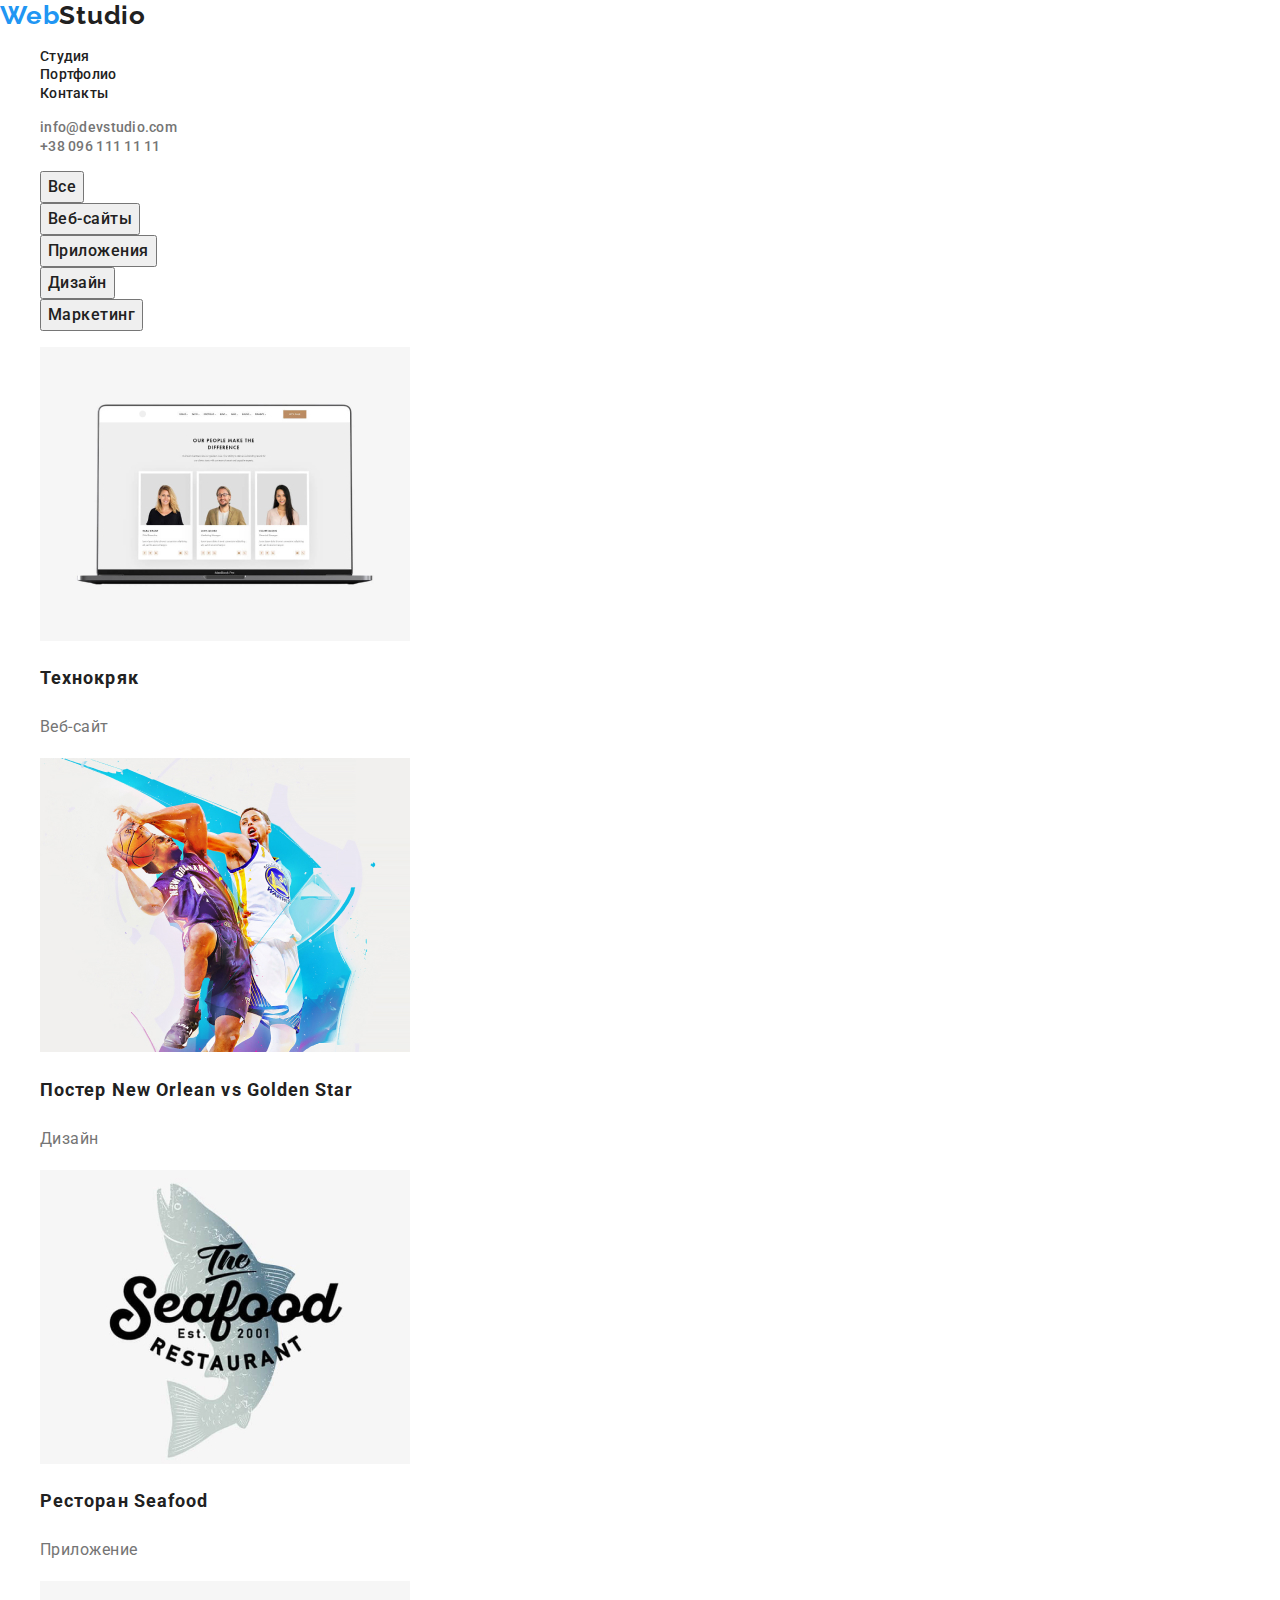
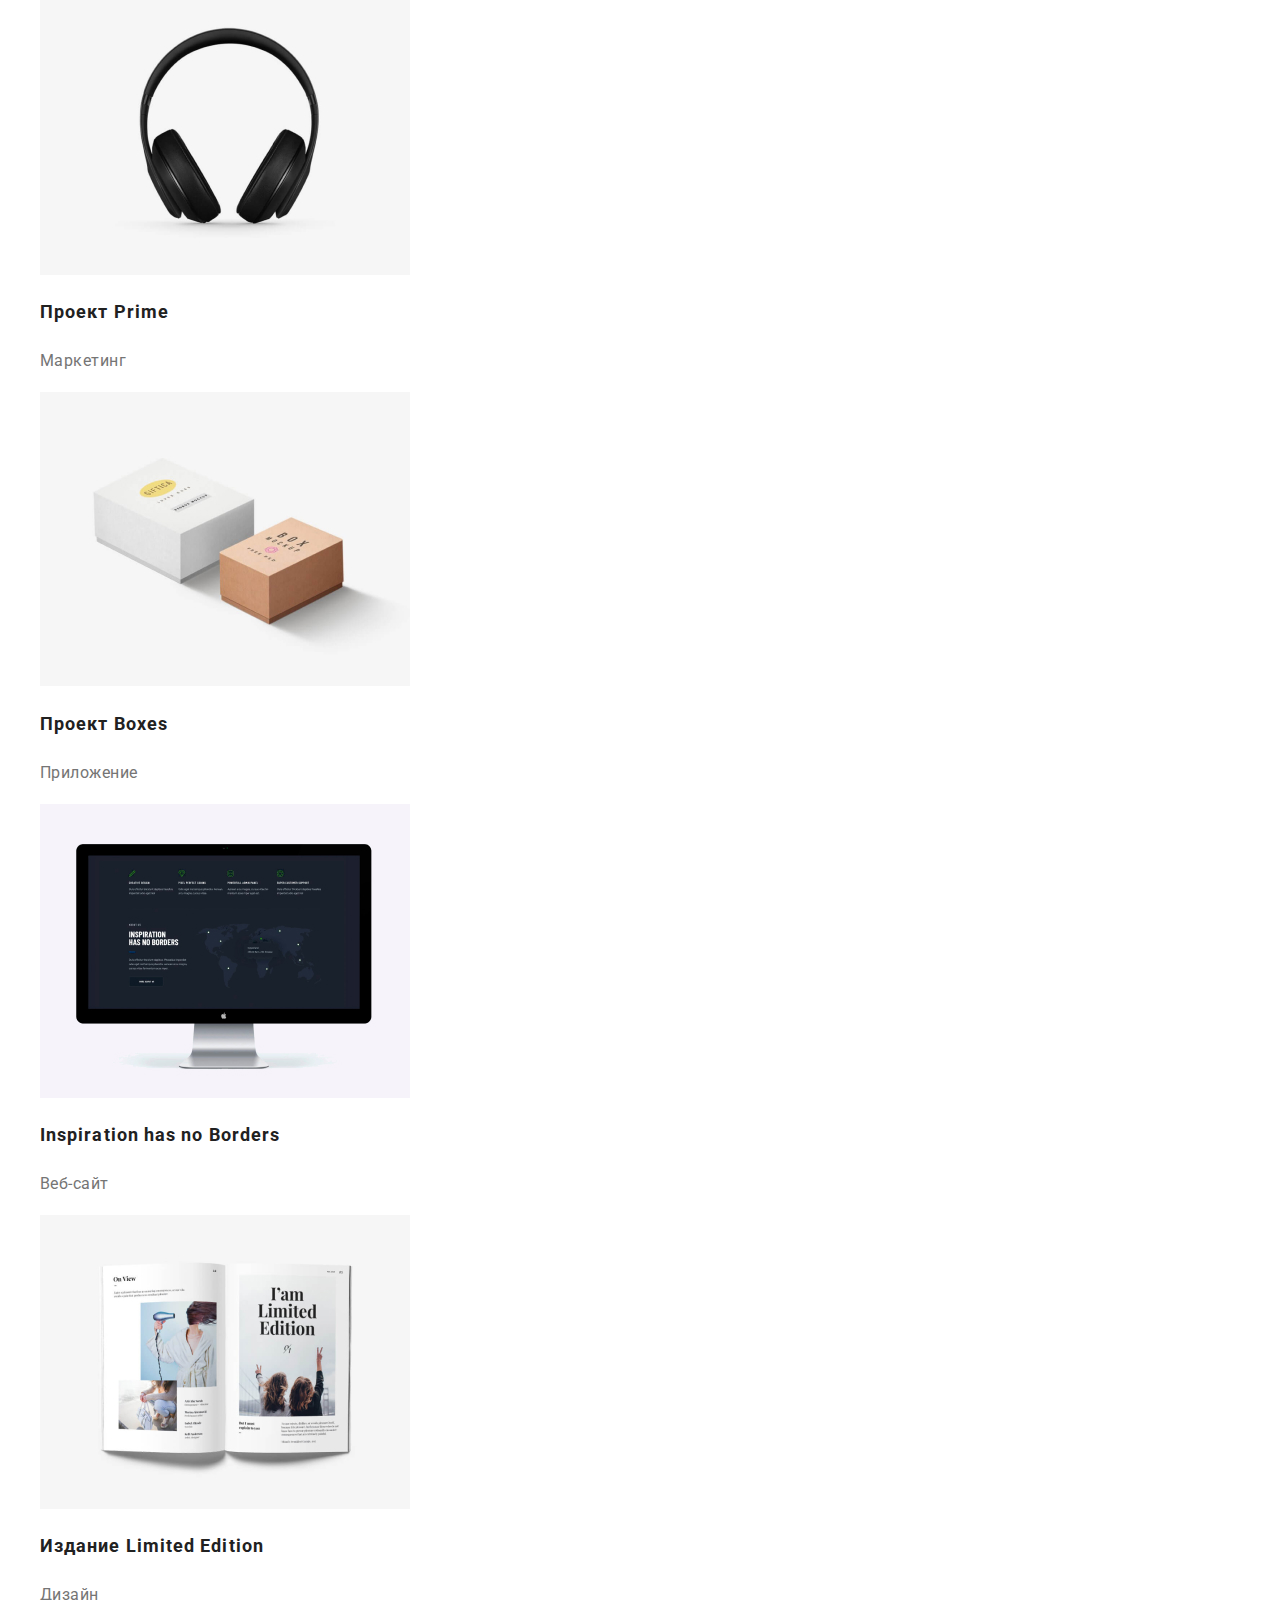
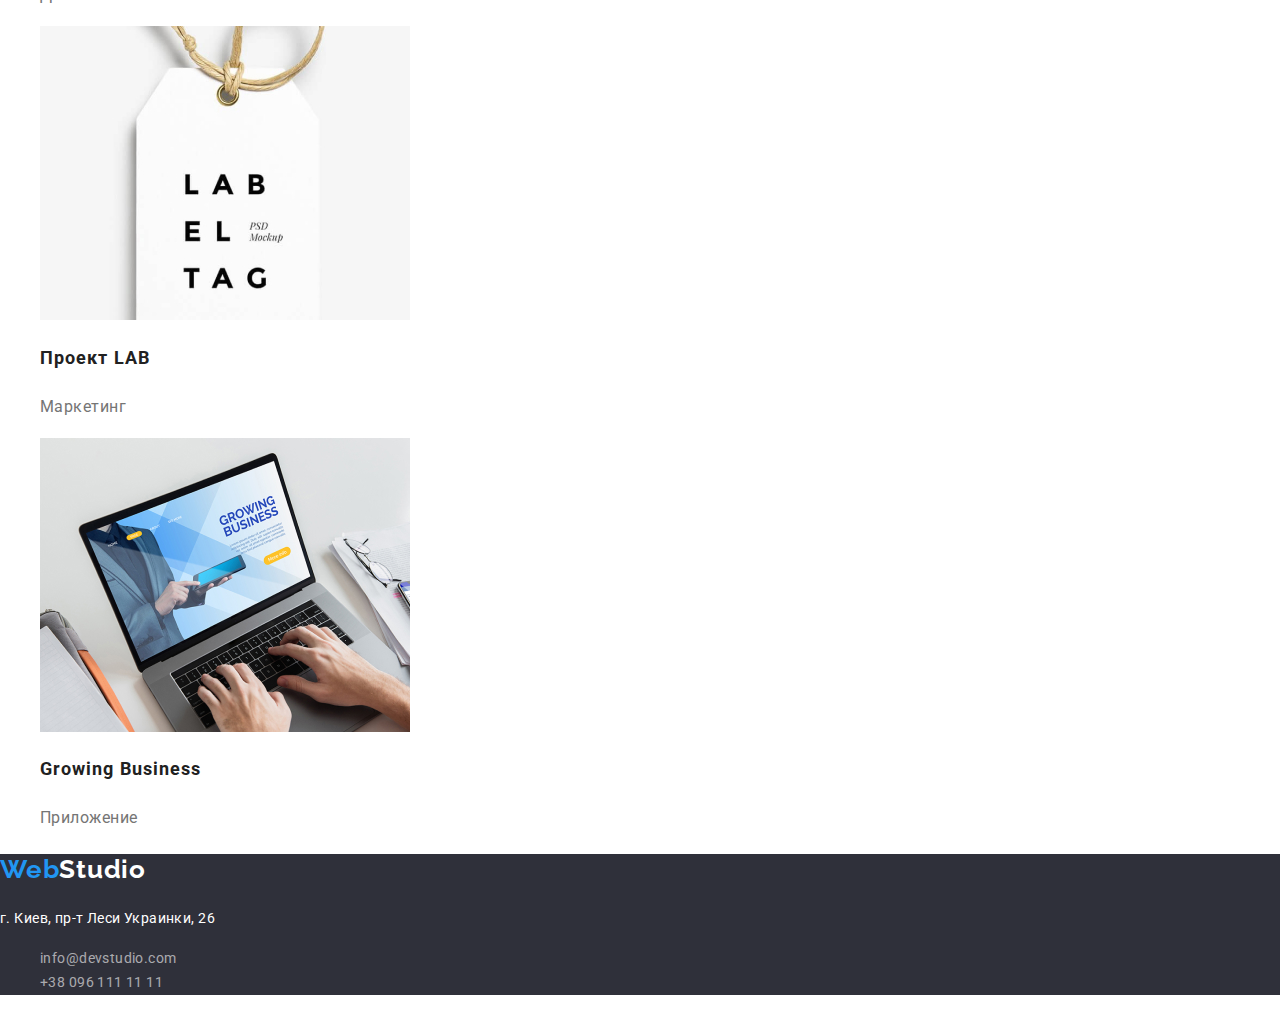
==== portfolio.html @ 6de486ad "Добавила файлы с предыдущих работ" ====
<!DOCTYPE html>
<html lang="en">
<head>
    <meta charset="UTF-8">
    <meta name="viewport" content="width=device-width, initial-scale=1.0">
    <title>Главная</title>
    <link rel="stylesheet" href="">
    <link rel="stylesheet" href="https://cdnjs.cloudflare.com/ajax/libs/modern-normalize/1.0.0/modern-normalize.min.css">
    <link href="https://fonts.googleapis.com/css2?family=Raleway:wght@700&family=Roboto:wght@400;500;700;900&display=swap" rel="stylesheet">
    <link rel="stylesheet" href="./css/styles.css">
</head>
<body>
    <!--Шапка сайта-->
    <header>
        <nav>
        
            <a class="logo-sec" href="./index.html"><span class="logo-first">Web</span>Studio</a> 
            <ul class="list">
                <li><a class="link link-nav" href="./index.html">Студия</a></li>
                <li><a class="link link-nav" href="">Портфолио</a></li>
                <li><a class="link link-nav" href="">Контакты</a></li>
            </ul>

            <ul class="list ">
                <li><a class="link link-contacts" href="mailto:info@devstudio.com">info@devstudio.com</a></li>
                <li><a class="link link-contacts" href="tel:+380961111111">+38 096 111 11 11</a></li>
            </ul>

        </nav> 
    </header>
    <!--Основной контент-->
    <main>

        <section>
            <h1 hidden>Наши работы</h1>
            <!--Фильтр работ-->
            <ul class="list">
                <li><button class="btn" type="button">Все</button></li>
                <li><button class="btn" type="button">Веб-сайты</button></li>
                <li><button class="btn" type="button">Приложения</button></li>
                <li><button class="btn" type="button">Дизайн</button></li>
                <li><button class="btn" type="button">Маркетинг</button></li>
            </ul>

            <!--Работы-->

            <ul class="list">
                <li>
                    <img src="./images/technokryak.jpg" alt="Компьютер с открытой веб-странчкой" width="370">
                    <h2 class="subtitle-pflo">Технокряк</h2>
                    <p class="text">Веб-сайт</p>
                </li>
                <li>
                    <img src="./images/star.jpg" alt="Постер с баскетболистом" width="370"> 
                    <h2 class="subtitle-pflo">Постер New Orlean vs Golden Star</h2>
                    <p class="text">Дизайн</p>
                </li>
                <li>
                    <img src="./images/seafood.jpg" alt="Лого ресторана Seafood" width="370">
                    <h2 class="subtitle-pflo">Ресторан Seafood</h2>
                    <p class="text">Приложение</p>
                </li>
                <li>
                    <img src="./images/prime.jpg" alt="Наушники на сером фоне" width="370">
                    <h2 class="subtitle-pflo">Проект Prime</h2>
                    <p class="text">Маркетинг</p>
                </li>
                <li>
                    <img src="./images/boxes.jpg" alt="Коробки на сером фоне" width="370"> 
                    <h2 class="subtitle-pflo">Проект Boxes</h2>
                    <p class="text">Приложение</p>
                </li>
                <li>
                    <img src="./images/inspiration.jpg" alt=" Компьютер с изображением карты" width="370">
                    <h2 class="subtitle-pflo">Inspiration has no Borders</h2>
                    <p class="text">Веб-сайт</p>
                </li>
                <li>
                    <img src="./images/edition.jpg" alt=" Журнал издания Limited Edition" width="370">
                    <h2 class="subtitle-pflo">Издание Limited Edition</h2>
                    <p class="text">Дизайн</p>
                </li>
                <li>
                    <img src="./images/lab.jpg" alt="Бирка проекат LAB" width="370">
                    <h2 class="subtitle-pflo">Проект LAB</h2>
                    <p class="text">Маркетинг</p>
                </li>
                <li>
                    <img src="./images/business.jpg" alt="Сайт Growing Business" width="370">
                    <h2 class="subtitle-pflo">Growing Business</h2>
                    <p class="text">Приложение</p>
                </li>
            </ul>
        </section>

    </main>

    <!--Подвал-->

    <footer class="footer">
        <h2 class="logo-footer-sec"> <span class="logo-footer-first">Web</span>Studio</h2>
        <p class="adress">г. Киев, пр-т Леси Украинки, 26</p>
        <ul class="list">
            <li><a class="link foot-contacts" href="mailto:info@devstudio.com">info@devstudio.com</a></li>
            <li><a class="link foot-contacts" href="tel:+380961111111">+38 096 111 11 11</a></li>
        </ul>
    </footer>
</body>
</html>
---- css/styles.css ----
:root {
    --title-text-color:#212121;
    --p-text-color:#757575;
    --highlight-color:#2196F3;
}

body {
    font-family: Roboto, sans-serif;
    background-color: #FFFFFF;
    
}

.list {
    list-style: none;
}

.link {
    text-decoration: none;

}

.link:hover,
.link:focus{
    color:  var(--highlight-color);
    
}
/* WEBstudio */
.logo-first {
    font-family: Raleway;
    font-style: normal;
    font-weight: bold;
    font-size: 26px;
    line-height: 1.19em;
    letter-spacing: 0.03em;
    color:  var(--highlight-color);
}

.logo-sec {
    font-family: Raleway;
    font-style: normal;
    font-weight: bold;
    font-size: 26px;
    line-height: 1.19em;
    letter-spacing: 0.03em;
    color: var(--title-text-color);
    text-decoration: none;
}

/* навигация страниц */
.link-nav {
    font-family: Roboto;
    font-style: normal;
    font-weight: 500;
    font-size: 14px;
    line-height: 1.14em;
    letter-spacing: 0.02em;
    color: var(--title-text-color);
}

/* контакты в наыигации */
.link-contacts {
    font-family: Roboto;
    font-style: normal;
    font-weight: 500;
    font-size: 14px;
    line-height: 1.14em;
    letter-spacing: 0.02em;
    color: var(--p-text-color);
}
/* главный заголовок h1 */
.main-title {

    font-family: Roboto;
    font-style: normal;
    font-weight: 900;
    font-size: 44px;
    line-height: 1.36em;
    text-align: center;
    letter-spacing: 0.06em;
    text-transform: uppercase;
    color: #FFFFFF;
    background-color: #2F303A;
}


/* заказать услугу */
.link-btn {
    font-family: Roboto;
    font-style: normal;
    font-weight: bold;
    font-size: 16px;
    line-height: 1.9em;
    letter-spacing: 0.06em;
    color: #FFFFFF;
    background-color: var(--highlight-color);
    text-decoration: none;
}

/* .link-btn:hover,
.link-btn:focus 
{} */

/* заголовки в особенностях */
.item-list-header {

    font-family: Roboto;
    font-style: normal;
    font-weight: bold;
    font-size: 14px;
    line-height:  1.14em;
    letter-spacing: 0.03em;
    text-transform: uppercase;
    color: var(--title-text-color);
}


/* абзацы особенностей */
.desc {
    font-family: Roboto;
    font-style: normal;
    font-weight: normal;
    font-size: 14px;
    line-height: 1.71em;
    letter-spacing: 0.03em;
    color: var(--p-text-color);
}

/* заголовки h2 */
.subtitle {
    font-family: Roboto;
    font-style: normal;
    font-weight: bold;
    font-size: 36px;
    line-height: 1.17em;
    letter-spacing: 0.03em;
    color: var(--title-text-color);
}

/* наша команда имена */

.subtitle-names {
    font-family: Roboto;
    font-style: normal;
    font-weight: 500;
    font-size: 16px;
    line-height: 1.19em;
    letter-spacing: 0.03em;
    color: var(--title-text-color);
}

/* наша команда должность */

.text-job {
    font-family: Roboto;
    font-style: normal;
    font-weight: normal;
    font-size: 16px;
    line-height: 1.19em;
    letter-spacing: 0.03em;
    color: var(--p-text-color);
}

/* Страница портофолио */
/* Основной контент */
.btn {
    font-family: Roboto;
    font-style: normal;
    font-weight: 500;
    font-size: 16px;
    line-height: 1.625em;
    letter-spacing: 0.03em;
    color:  var(--title-text-color);
    
}

.btn:hover,
.btn:focus {
    background-color: var(--highlight-color);
    color: var(--white-color);
}

.subtitle-pflo {
    font-family: Roboto;
    font-style: normal;
    font-weight: bold;
    font-size: 18px;
    line-height: 2em;
    letter-spacing: 0.06em;
    color:  var(--title-text-color);
}

.text {
    font-family: Roboto;
font-style: normal;
font-weight: normal;
font-size: 16px;
line-height: 1.875em;
letter-spacing: 0.03em;
color: var(--p-text-color);

}

/* подвал */
.footer {
    background-color: #2F303A;
}

.logo-footer-sec {
    font-family: Raleway;
    font-style: normal;
    font-weight: bold;
    font-size: 26px;
    line-height: 1.19em;
    letter-spacing: 0.03em;
    color: #FFFFFF;
}

.logo-footer-first {
    font-family: Raleway;
    font-style: normal;
    font-weight: bold;
    font-size: 26px;
    line-height: 1.19em;
    letter-spacing: 0.03em;
    color:var(--highlight-color);
}

/* adress */
.adress {
    font-family: Roboto;
    font-style: normal;
    font-weight: normal;
    font-size: 14px;
    line-height: 1.71em;
    letter-spacing: 0.03em;
    color: #FFFFFF;
}

/* контакты */

.foot-contacts {
    font-family: Roboto;
    font-style: normal;
    font-weight: normal;
    font-size: 14px;
    line-height: 1.71em;
    letter-spacing: 0.03em;
    color: rgba(255, 255, 255, 0.6);
}
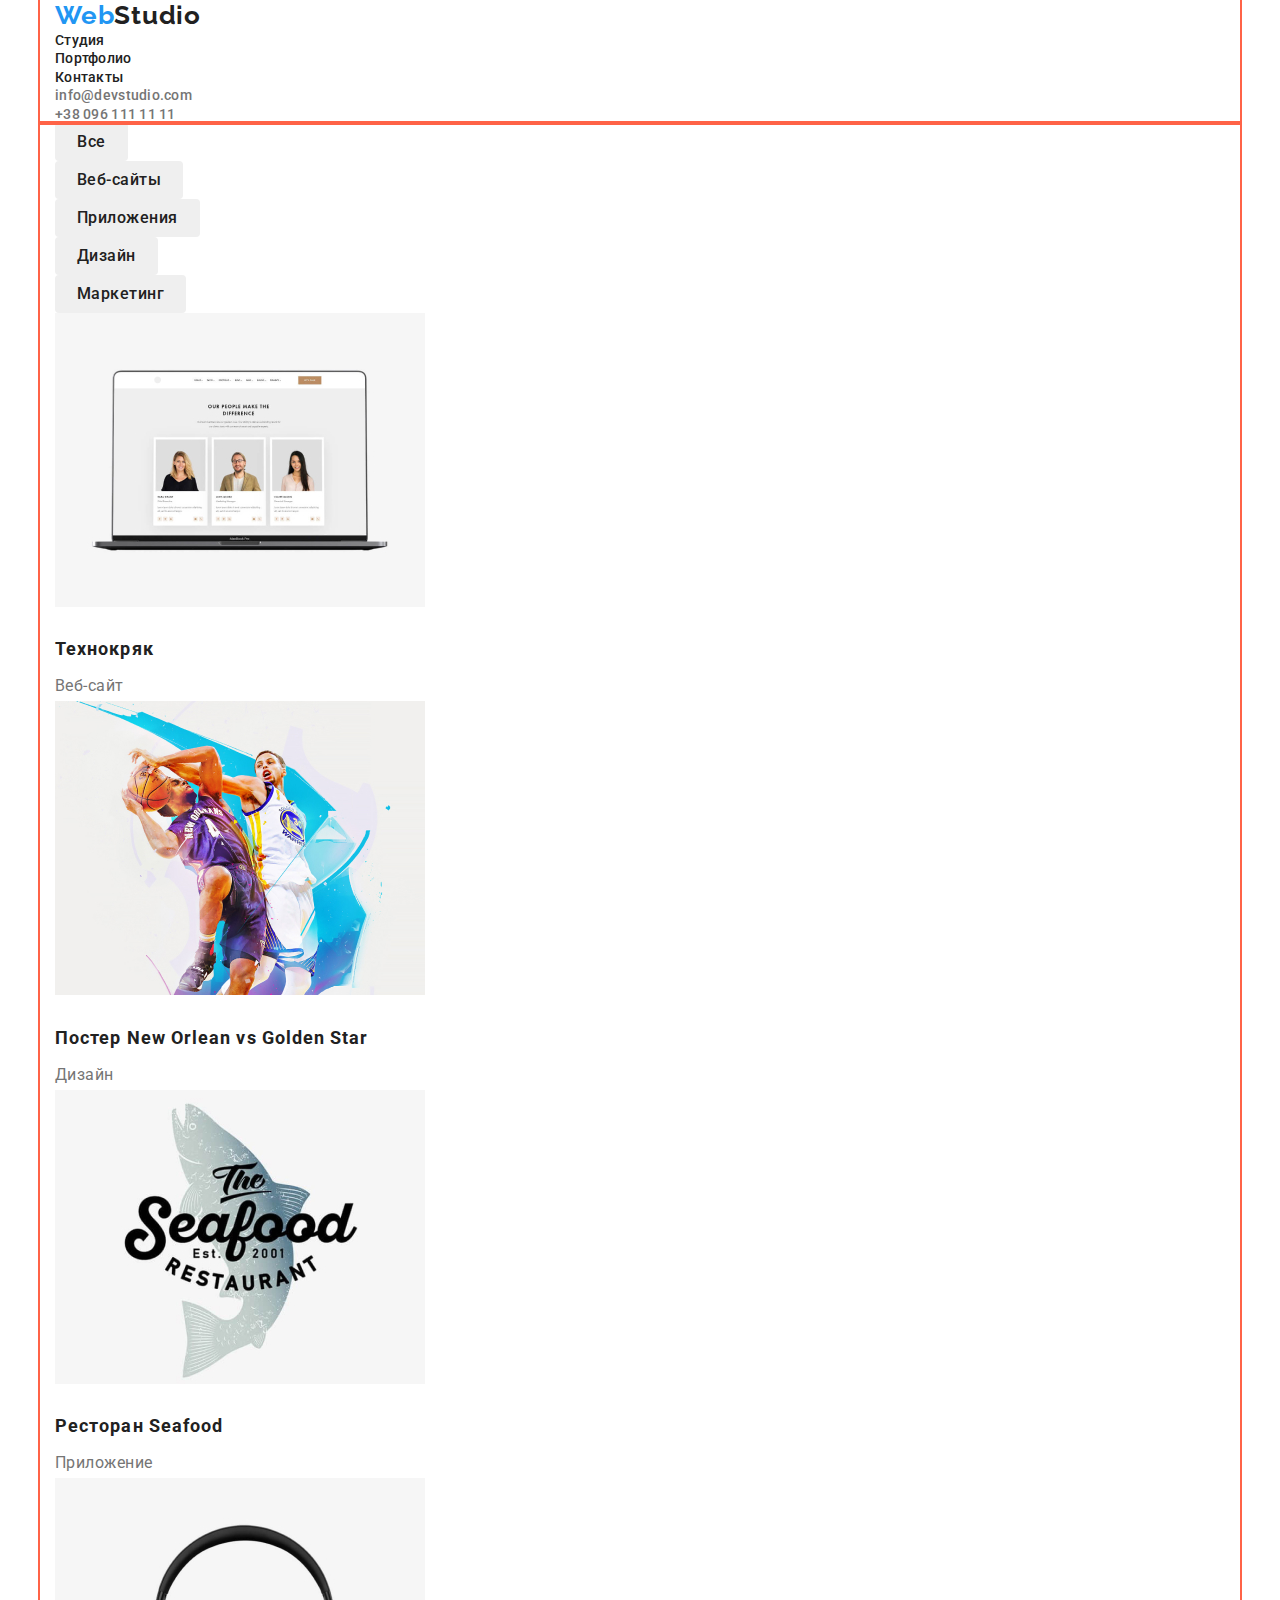
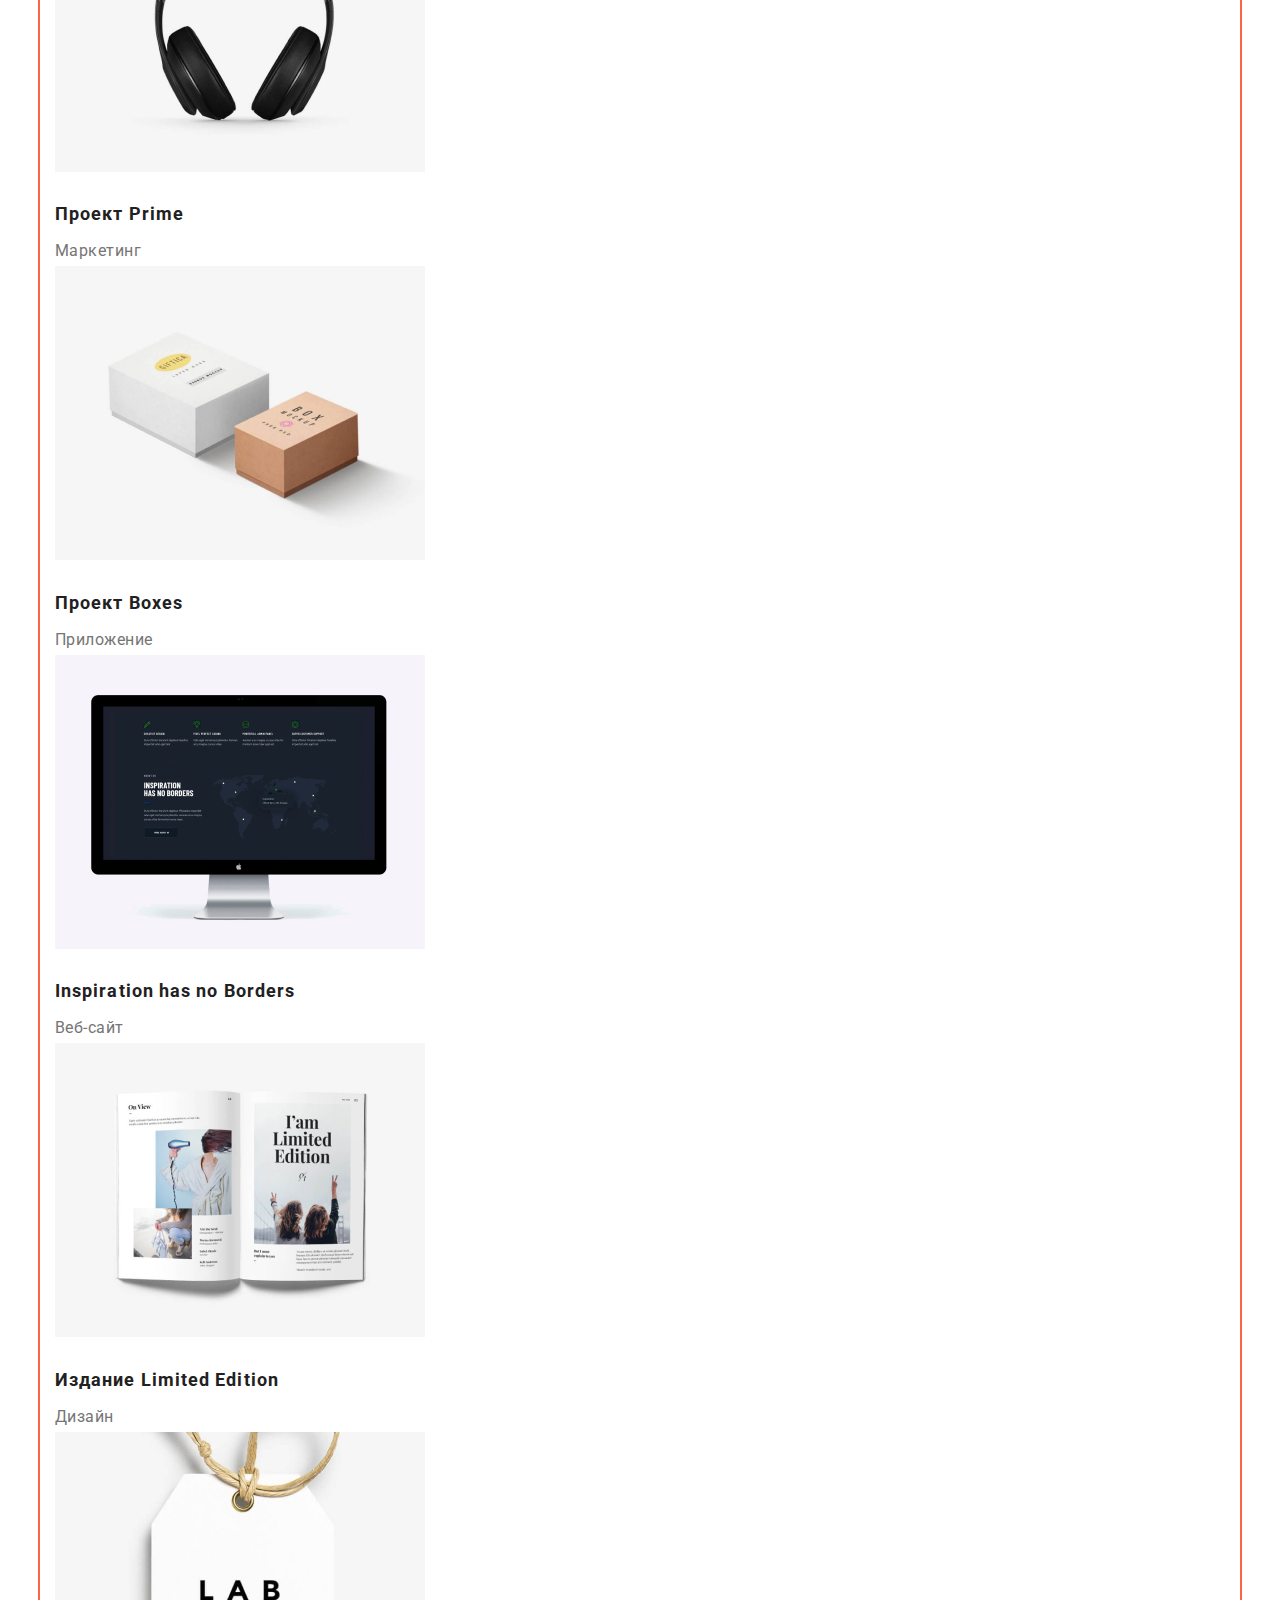
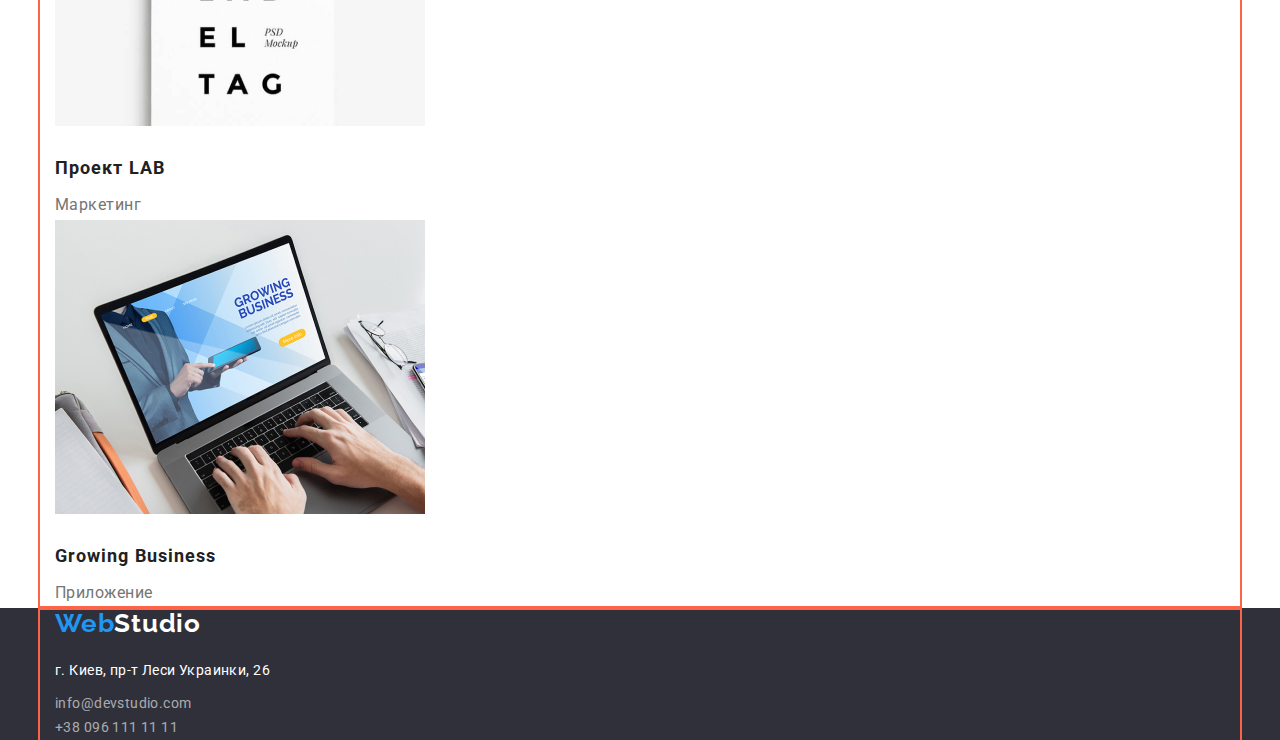
==== commit 84a6f9de: "05-Блочная модель" ====
--- a/portfolio.html
+++ b/portfolio.html
@@ -5,92 +5,100 @@
     <meta name="viewport" content="width=device-width, initial-scale=1.0">
     <title>Главная</title>
     <link rel="stylesheet" href="">
+    <link href="https://fonts.googleapis.com/css2?family=Raleway:wght@700&family=Roboto:wght@400;500;700;900&display=swap" rel="stylesheet">
     <link rel="stylesheet" href="https://cdnjs.cloudflare.com/ajax/libs/modern-normalize/1.0.0/modern-normalize.min.css">
-    <link href="https://fonts.googleapis.com/css2?family=Raleway:wght@700&family=Roboto:wght@400;500;700;900&display=swap" rel="stylesheet">
     <link rel="stylesheet" href="./css/styles.css">
 </head>
 <body>
     <!--Шапка сайта-->
-    <header>
-        <nav>
+    <header class="page-header">
+
+        <div class="content">
+            <nav class="nav-container">
+    
+                <a class="logo-sec" href="./index.html"><span class="logo-first">Web</span>Studio</a> 
+               
+                <ul class="list ">
+                   <li><a class="link link-nav" href="">Студия</a></li>
+                   <li><a class="link link-nav" href="./portfolio.html">Портфолио</a></li>
+                   <li><a class="link link-nav" href="">Контакты</a></li>
+               </ul>
+           </nav>
+           <section class="mailto">
+               <ul class="list ">
+                   <li><a class="link link-contacts" href="mailto:info@devstudio.com">info@devstudio.com</a></li>
+                   <li><a class="link link-contacts" href="tel:+380961111111">+38 096 111 11 11</a></li>
+               </ul>
+           </section>    
+        </div>
         
-            <a class="logo-sec" href="./index.html"><span class="logo-first">Web</span>Studio</a> 
-            <ul class="list">
-                <li><a class="link link-nav" href="./index.html">Студия</a></li>
-                <li><a class="link link-nav" href="">Портфолио</a></li>
-                <li><a class="link link-nav" href="">Контакты</a></li>
-            </ul>
+    </header>
 
-            <ul class="list ">
-                <li><a class="link link-contacts" href="mailto:info@devstudio.com">info@devstudio.com</a></li>
-                <li><a class="link link-contacts" href="tel:+380961111111">+38 096 111 11 11</a></li>
-            </ul>
-
-        </nav> 
-    </header>
     <!--Основной контент-->
     <main>
 
         <section>
-            <h1 hidden>Наши работы</h1>
-            <!--Фильтр работ-->
-            <ul class="list">
-                <li><button class="btn" type="button">Все</button></li>
-                <li><button class="btn" type="button">Веб-сайты</button></li>
-                <li><button class="btn" type="button">Приложения</button></li>
-                <li><button class="btn" type="button">Дизайн</button></li>
-                <li><button class="btn" type="button">Маркетинг</button></li>
-            </ul>
+            <div class="content">
+                <h1 hidden>Наши работы</h1>
+                <!--Фильтр работ-->
+                <ul class="list">
+                    <li><button class="btn" type="button">Все</button></li>
+                    <li><button class="btn" type="button">Веб-сайты</button></li>
+                    <li><button class="btn" type="button">Приложения</button></li>
+                    <li><button class="btn" type="button">Дизайн</button></li>
+                    <li><button class="btn" type="button">Маркетинг</button></li>
+                </ul>
 
-            <!--Работы-->
+                <!--Работы-->
 
-            <ul class="list">
-                <li>
-                    <img src="./images/technokryak.jpg" alt="Компьютер с открытой веб-странчкой" width="370">
-                    <h2 class="subtitle-pflo">Технокряк</h2>
-                    <p class="text">Веб-сайт</p>
-                </li>
-                <li>
-                    <img src="./images/star.jpg" alt="Постер с баскетболистом" width="370"> 
-                    <h2 class="subtitle-pflo">Постер New Orlean vs Golden Star</h2>
-                    <p class="text">Дизайн</p>
-                </li>
-                <li>
-                    <img src="./images/seafood.jpg" alt="Лого ресторана Seafood" width="370">
-                    <h2 class="subtitle-pflo">Ресторан Seafood</h2>
-                    <p class="text">Приложение</p>
-                </li>
-                <li>
-                    <img src="./images/prime.jpg" alt="Наушники на сером фоне" width="370">
-                    <h2 class="subtitle-pflo">Проект Prime</h2>
-                    <p class="text">Маркетинг</p>
-                </li>
-                <li>
-                    <img src="./images/boxes.jpg" alt="Коробки на сером фоне" width="370"> 
-                    <h2 class="subtitle-pflo">Проект Boxes</h2>
-                    <p class="text">Приложение</p>
-                </li>
-                <li>
-                    <img src="./images/inspiration.jpg" alt=" Компьютер с изображением карты" width="370">
-                    <h2 class="subtitle-pflo">Inspiration has no Borders</h2>
-                    <p class="text">Веб-сайт</p>
-                </li>
-                <li>
-                    <img src="./images/edition.jpg" alt=" Журнал издания Limited Edition" width="370">
-                    <h2 class="subtitle-pflo">Издание Limited Edition</h2>
-                    <p class="text">Дизайн</p>
-                </li>
-                <li>
-                    <img src="./images/lab.jpg" alt="Бирка проекат LAB" width="370">
-                    <h2 class="subtitle-pflo">Проект LAB</h2>
-                    <p class="text">Маркетинг</p>
-                </li>
-                <li>
-                    <img src="./images/business.jpg" alt="Сайт Growing Business" width="370">
-                    <h2 class="subtitle-pflo">Growing Business</h2>
-                    <p class="text">Приложение</p>
-                </li>
-            </ul>
+                <ul class="list">
+                    <li>
+                        <img class="pictures" src="./images/technokryak.jpg" alt="Компьютер с открытой веб-странчкой" width="370">
+                        <h2 class="subtitle-pflo">Технокряк</h2>
+                        <p class="text">Веб-сайт</p>
+                    </li>
+                    <li>
+                        <img class="pictures" src="./images/star.jpg" alt="Постер с баскетболистом" width="370"> 
+                        <h2 class="subtitle-pflo">Постер New Orlean vs Golden Star</h2>
+                        <p class="text">Дизайн</p>
+                    </li>
+                    <li>
+                        <img class="pictures" src="./images/seafood.jpg" alt="Лого ресторана Seafood" width="370">
+                        <h2 class="subtitle-pflo">Ресторан Seafood</h2>
+                        <p class="text">Приложение</p>
+                    </li>
+                    <li>
+                        <img class="pictures" src="./images/prime.jpg" alt="Наушники на сером фоне" width="370">
+                        <h2 class="subtitle-pflo">Проект Prime</h2>
+                        <p class="text">Маркетинг</p>
+                    </li>
+                    <li>
+                        <img class="pictures" src="./images/boxes.jpg" alt="Коробки на сером фоне" width="370"> 
+                        <h2 class="subtitle-pflo">Проект Boxes</h2>
+                        <p class="text">Приложение</p>
+                    </li>
+                    <li>
+                        <img class="pictures" src="./images/inspiration.jpg" alt=" Компьютер с изображением карты" width="370">
+                        <h2 class="subtitle-pflo">Inspiration has no Borders</h2>
+                        <p class="text">Веб-сайт</p>
+                    </li>
+                    <li>
+                        <img class="pictures" src="./images/edition.jpg" alt=" Журнал издания Limited Edition" width="370">
+                        <h2 class="subtitle-pflo">Издание Limited Edition</h2>
+                        <p class="text">Дизайн</p>
+                    </li>
+                    <li>
+                        <img  class="pictures"src="./images/lab.jpg" alt="Бирка проекат LAB" width="370">
+                        <h2 class="subtitle-pflo">Проект LAB</h2>
+                        <p class="text">Маркетинг</p>
+                    </li>
+                    <li>
+                        <img class="pictures" src="./images/business.jpg" alt="Сайт Growing Business" width="370">
+                        <h2 class="subtitle-pflo">Growing Business</h2>
+                        <p class="text">Приложение</p>
+                    </li>
+                </ul>
+            </div>
         </section>
 
     </main>
@@ -98,12 +106,15 @@
     <!--Подвал-->
 
     <footer class="footer">
-        <h2 class="logo-footer-sec"> <span class="logo-footer-first">Web</span>Studio</h2>
-        <p class="adress">г. Киев, пр-т Леси Украинки, 26</p>
-        <ul class="list">
-            <li><a class="link foot-contacts" href="mailto:info@devstudio.com">info@devstudio.com</a></li>
-            <li><a class="link foot-contacts" href="tel:+380961111111">+38 096 111 11 11</a></li>
-        </ul>
+        <div class="content">
+            <h2 class="logo-footer-sec"> <span class="logo-footer-first">Web</span>Studio</h2>
+            <p class="adress">г. Киев, пр-т Леси Украинки, 26</p>
+            <ul class="list">
+                <li><a class="link foot-contacts" href="mailto:info@devstudio.com">info@devstudio.com</a></li>
+                <li><a class="link foot-contacts tel" href="tel:+380961111111">+38 096 111 11 11</a></li>
+            </ul>
+        </div>
     </footer>
+
 </body>
 </html>--- a/css/styles.css
+++ b/css/styles.css
@@ -2,28 +2,50 @@
     --title-text-color:#212121;
     --p-text-color:#757575;
     --highlight-color:#2196F3;
+    --white-color:  #FFFFFF;
+    --bg-color: #2F303A;
 }
 
 body {
     font-family: Roboto, sans-serif;
-    background-color: #FFFFFF;
+    background-color: var(--white-color);
     
 }
 
 .list {
     list-style: none;
+    padding: 0;
+    margin: 0;
 }
 
 .link {
     text-decoration: none;
-
-}
+    
+}
+
 
 .link:hover,
 .link:focus{
     color:  var(--highlight-color);
     
 }
+
+.page-header {
+ background-color: var(--white-color);
+
+}
+/* Виокремлення контенту */
+.content {
+    padding-left: 15px;
+    padding-right: 15px;
+    width: 1200px;
+    outline: 2px solid tomato;
+    margin-right: auto;
+    margin-left: auto;
+}
+
+
+
 /* WEBstudio */
 .logo-first {
     font-family: Raleway;
@@ -66,10 +88,21 @@
     line-height: 1.14em;
     letter-spacing: 0.02em;
     color: var(--p-text-color);
-}
+
+}
+/* Основной контент */
+
+.hero {
+    text-align: center;
+    background-color: var(--bg-color);
+}
+
+
+
 /* главный заголовок h1 */
 .main-title {
-
+    margin-top: 0;
+    margin-bottom: 30px;
     font-family: Roboto;
     font-style: normal;
     font-weight: 900;
@@ -78,27 +111,39 @@
     text-align: center;
     letter-spacing: 0.06em;
     text-transform: uppercase;
-    color: #FFFFFF;
-    background-color: #2F303A;
+    color: var(--white-color);
+   
 }
 
 
 /* заказать услугу */
 .link-btn {
+    display: inline-block;
     font-family: Roboto;
     font-style: normal;
     font-weight: bold;
     font-size: 16px;
     line-height: 1.9em;
     letter-spacing: 0.06em;
-    color: #FFFFFF;
+    color: var(--white-color);
     background-color: var(--highlight-color);
     text-decoration: none;
-}
-
-/* .link-btn:hover,
-.link-btn:focus 
-{} */
+    padding: 10px 32px;
+    border-radius: 4px;
+    min-width: 200px;
+    
+}
+
+
+/* фон секции с кнопкой */
+.sec-section {
+    background-color: var(--white-color);
+}
+
+/* скрытый заголовок */
+.title-two {
+    margin: 0;
+}
 
 /* заголовки в особенностях */
 .item-list-header {
@@ -111,6 +156,8 @@
     letter-spacing: 0.03em;
     text-transform: uppercase;
     color: var(--title-text-color);
+    margin-top:  0;
+    margin-bottom: 10px;
 }
 
 
@@ -123,6 +170,7 @@
     line-height: 1.71em;
     letter-spacing: 0.03em;
     color: var(--p-text-color);
+    margin: 0;
 }
 
 /* заголовки h2 */
@@ -134,6 +182,20 @@
     line-height: 1.17em;
     letter-spacing: 0.03em;
     color: var(--title-text-color);
+    margin-top: 0;
+    margin-bottom: 50px;
+}
+
+/* наша команда */
+
+.team {
+    background: #F5F4FA;
+}
+.photo {
+    margin-bottom: 94px;
+}
+.team-ph {
+   margin-bottom: 30px; 
 }
 
 /* наша команда имена */
@@ -146,6 +208,8 @@
     line-height: 1.19em;
     letter-spacing: 0.03em;
     color: var(--title-text-color);
+    margin-top: 0;
+    margin-bottom: 10px;
 }
 
 /* наша команда должность */
@@ -158,6 +222,9 @@
     line-height: 1.19em;
     letter-spacing: 0.03em;
     color: var(--p-text-color);
+    margin-top: 0;
+    margin-bottom: 30px;
+
 }
 
 /* Страница портофолио */
@@ -170,7 +237,10 @@
     line-height: 1.625em;
     letter-spacing: 0.03em;
     color:  var(--title-text-color);
-    
+    padding: 6px 22px;
+    min-width: 73px;
+    border-radius: 4px;
+    border: 0;
 }
 
 .btn:hover,
@@ -178,7 +248,7 @@
     background-color: var(--highlight-color);
     color: var(--white-color);
 }
-
+/* подписи постеров */
 .subtitle-pflo {
     font-family: Roboto;
     font-style: normal;
@@ -187,22 +257,29 @@
     line-height: 2em;
     letter-spacing: 0.06em;
     color:  var(--title-text-color);
-}
-
+    margin-top: 0;
+    margin-bottom: 4px;
+}
+/* тип работы */
 .text {
     font-family: Roboto;
-font-style: normal;
-font-weight: normal;
-font-size: 16px;
-line-height: 1.875em;
-letter-spacing: 0.03em;
-color: var(--p-text-color);
-
+    font-style: normal;
+    font-weight: normal;
+    font-size: 16px;
+    line-height: 1.875em;
+    letter-spacing: 0.03em;
+    color: var(--p-text-color);
+    margin: 0;
+
+}
+/* фото на стр порфолио */
+.pictures {
+    margin-bottom: 20px;
 }
 
 /* подвал */
 .footer {
-    background-color: #2F303A;
+    background-color: var(--bg-color);
 }
 
 .logo-footer-sec {
@@ -212,8 +289,11 @@
     font-size: 26px;
     line-height: 1.19em;
     letter-spacing: 0.03em;
-    color: #FFFFFF;
-}
+    color: var(--white-color);
+    margin-bottom: 20px;
+    margin-top: 0;
+}
+
 
 .logo-footer-first {
     font-family: Raleway;
@@ -223,6 +303,7 @@
     line-height: 1.19em;
     letter-spacing: 0.03em;
     color:var(--highlight-color);
+   
 }
 
 /* adress */
@@ -233,7 +314,9 @@
     font-size: 14px;
     line-height: 1.71em;
     letter-spacing: 0.03em;
-    color: #FFFFFF;
+    color: var(--white-color);
+    margin-top: 0;
+    margin-bottom: 9px;
 }
 
 /* контакты */
@@ -246,4 +329,9 @@
     line-height: 1.71em;
     letter-spacing: 0.03em;
     color: rgba(255, 255, 255, 0.6);
+    margin-bottom: 9;
+}
+/*  */
+.tel {
+    margin-bottom: 0;
 }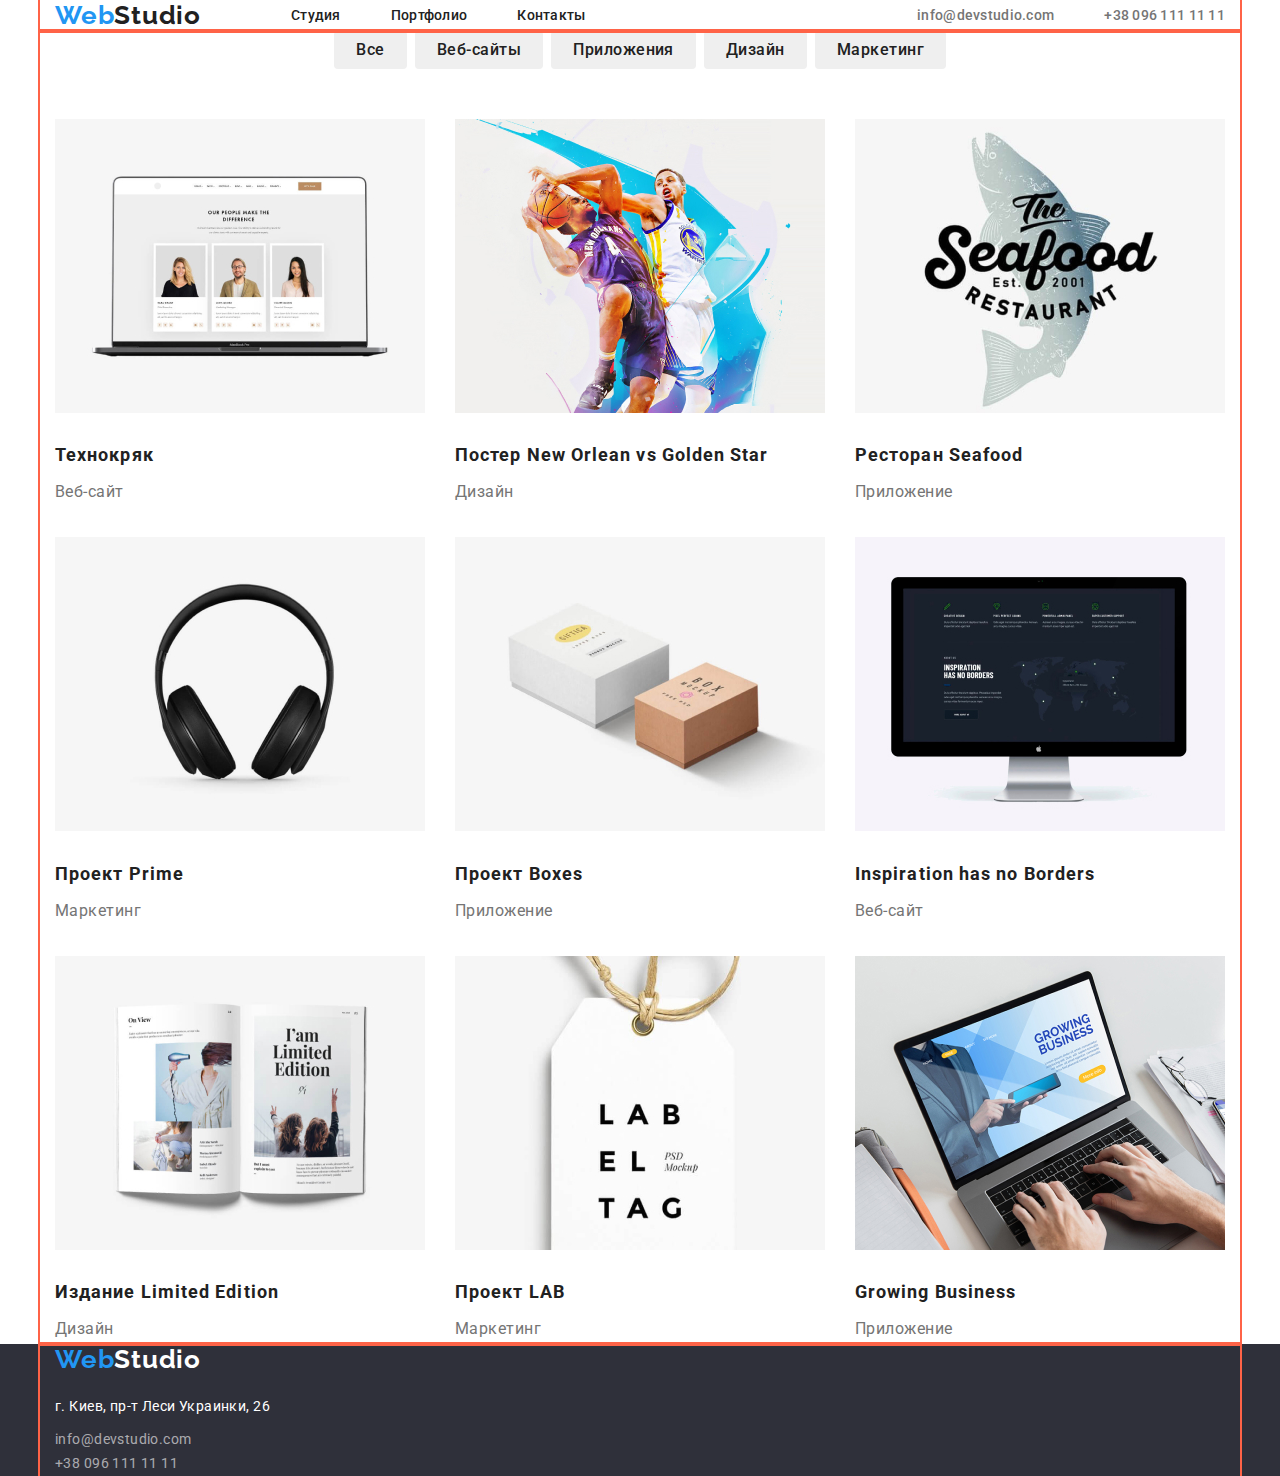
==== commit f6bdebc7: "06 - Flexbox" ====
--- a/portfolio.html
+++ b/portfolio.html
@@ -13,23 +13,23 @@
     <!--Шапка сайта-->
     <header class="page-header">
 
-        <div class="content">
+        <div class="content main-nav">
+            
+            <a class="logo-sec" href="./index.html"><span class="logo-first">Web</span>Studio</a> 
             <nav class="nav-container">
     
-                <a class="logo-sec" href="./index.html"><span class="logo-first">Web</span>Studio</a> 
-               
-                <ul class="list ">
-                   <li><a class="link link-nav" href="">Студия</a></li>
-                   <li><a class="link link-nav" href="./portfolio.html">Портфолио</a></li>
-                   <li><a class="link link-nav" href="">Контакты</a></li>
+                <ul class="list site-nav">
+                   <li class="item"><a class="link link-nav" href="./index.html">Студия</a></li>
+                   <li class="item"><a class="link link-nav" href="./portfolio.html">Портфолио</a></li>
+                   <li class="item"><a class="link link-nav" href="">Контакты</a></li>
                </ul>
            </nav>
-           <section class="mailto">
-               <ul class="list ">
-                   <li><a class="link link-contacts" href="mailto:info@devstudio.com">info@devstudio.com</a></li>
-                   <li><a class="link link-contacts" href="tel:+380961111111">+38 096 111 11 11</a></li>
-               </ul>
-           </section>    
+           
+            <ul class="list mailto-list">
+                <li class="item"><a class="link link-contacts" href="mailto:info@devstudio.com">info@devstudio.com</a></li>
+                <li class="item"><a class="link link-contacts" href="tel:+380961111111">+38 096 111 11 11</a></li>
+            </ul>
+            
         </div>
         
     </header>
@@ -39,60 +39,60 @@
 
         <section>
             <div class="content">
-                <h1 hidden>Наши работы</h1>
+                <h1 class="visually-hidden">Наши работы</h1>
                 <!--Фильтр работ-->
-                <ul class="list">
-                    <li><button class="btn" type="button">Все</button></li>
-                    <li><button class="btn" type="button">Веб-сайты</button></li>
-                    <li><button class="btn" type="button">Приложения</button></li>
-                    <li><button class="btn" type="button">Дизайн</button></li>
-                    <li><button class="btn" type="button">Маркетинг</button></li>
+                <ul class="list btn-list">
+                    <li class="btn-item"><button class="btn" type="button">Все</button></li>
+                    <li class="btn-item"><button class="btn" type="button">Веб-сайты</button></li>
+                    <li class="btn-item"><button class="btn" type="button">Приложения</button></li>
+                    <li class="btn-item"><button class="btn" type="button">Дизайн</button></li>
+                    <li class="btn-item"><button class="btn" type="button">Маркетинг</button></li>
                 </ul>
 
                 <!--Работы-->
 
-                <ul class="list">
-                    <li>
+                <ul class="list work-list">
+                    <li class="work-item">
                         <img class="pictures" src="./images/technokryak.jpg" alt="Компьютер с открытой веб-странчкой" width="370">
                         <h2 class="subtitle-pflo">Технокряк</h2>
                         <p class="text">Веб-сайт</p>
                     </li>
-                    <li>
+                    <li class="work-item">
                         <img class="pictures" src="./images/star.jpg" alt="Постер с баскетболистом" width="370"> 
                         <h2 class="subtitle-pflo">Постер New Orlean vs Golden Star</h2>
                         <p class="text">Дизайн</p>
                     </li>
-                    <li>
+                    <li class="work-item">
                         <img class="pictures" src="./images/seafood.jpg" alt="Лого ресторана Seafood" width="370">
                         <h2 class="subtitle-pflo">Ресторан Seafood</h2>
                         <p class="text">Приложение</p>
                     </li>
-                    <li>
+                    <li class="work-item">
                         <img class="pictures" src="./images/prime.jpg" alt="Наушники на сером фоне" width="370">
                         <h2 class="subtitle-pflo">Проект Prime</h2>
                         <p class="text">Маркетинг</p>
                     </li>
-                    <li>
+                    <li class="work-item">
                         <img class="pictures" src="./images/boxes.jpg" alt="Коробки на сером фоне" width="370"> 
                         <h2 class="subtitle-pflo">Проект Boxes</h2>
                         <p class="text">Приложение</p>
                     </li>
-                    <li>
+                    <li class="work-item">
                         <img class="pictures" src="./images/inspiration.jpg" alt=" Компьютер с изображением карты" width="370">
                         <h2 class="subtitle-pflo">Inspiration has no Borders</h2>
                         <p class="text">Веб-сайт</p>
                     </li>
-                    <li>
+                    <li class="work-item">
                         <img class="pictures" src="./images/edition.jpg" alt=" Журнал издания Limited Edition" width="370">
                         <h2 class="subtitle-pflo">Издание Limited Edition</h2>
                         <p class="text">Дизайн</p>
                     </li>
-                    <li>
+                    <li class="work-item">
                         <img  class="pictures"src="./images/lab.jpg" alt="Бирка проекат LAB" width="370">
                         <h2 class="subtitle-pflo">Проект LAB</h2>
                         <p class="text">Маркетинг</p>
                     </li>
-                    <li>
+                    <li class="work-item">
                         <img class="pictures" src="./images/business.jpg" alt="Сайт Growing Business" width="370">
                         <h2 class="subtitle-pflo">Growing Business</h2>
                         <p class="text">Приложение</p>
--- a/css/styles.css
+++ b/css/styles.css
@@ -66,6 +66,20 @@
     letter-spacing: 0.03em;
     color: var(--title-text-color);
     text-decoration: none;
+    margin-right: 90px;
+    
+}
+
+/* .nav-container {
+} */
+
+.site-nav {
+    display: flex;
+}
+
+
+.site-nav .item:not(:last-child) {
+    margin-right: 50px;
 }
 
 /* навигация страниц */
@@ -79,6 +93,17 @@
     color: var(--title-text-color);
 }
 
+.mailto-list {
+    display: flex;
+    margin-left: auto;
+}
+
+.mailto-list .item + .item {
+    margin-left: 50px;
+}
+
+
+
 /* контакты в наыигации */
 .link-contacts {
     font-family: Roboto;
@@ -90,13 +115,18 @@
     color: var(--p-text-color);
 
 }
+
+.main-nav {
+    display: flex;
+    align-items: center;
+}
 /* Основной контент */
+
 
 .hero {
     text-align: center;
     background-color: var(--bg-color);
 }
-
 
 
 /* главный заголовок h1 */
@@ -141,8 +171,29 @@
 }
 
 /* скрытый заголовок */
-.title-two {
+.visually-hidden {
+    position: absolute !important;
+    clip: rect(1px 1px 1px 1px);
+    clip: rect(1px, 1px, 1px, 1px);
+    padding: 0 !important;
+    border: 0 !important;
+    height: 1px !important;
+    width: 1px !important;
     margin: 0;
+    overflow: hidden;
+}
+
+.features-list {
+    display: flex;
+    flex-wrap: wrap;
+}
+
+.features-list>.item {
+    width: 270px;
+    margin-right: 30px;
+}
+.features-list>.item:last-child {
+    margin-right: 0;
 }
 
 /* заголовки в особенностях */
@@ -184,16 +235,36 @@
     color: var(--title-text-color);
     margin-top: 0;
     margin-bottom: 50px;
+    text-align: center;
+}
+
+.ph-list {
+    display: flex;
+}
+
+.element:not(:last-child) { 
+  margin-right: 30px;
 }
 
 /* наша команда */
+
+.team-list {
+    display: flex;
+}
+
+.team-element {
+    width: 270px;
+    margin-right: 30px;
+}
+
+.team-element:last-child {
+    margin-right: 0;
+}
 
 .team {
     background: #F5F4FA;
 }
-.photo {
-    margin-bottom: 94px;
-}
+
 .team-ph {
    margin-bottom: 30px; 
 }
@@ -226,9 +297,22 @@
     margin-bottom: 30px;
 
 }
+.text-job:last-child {
+    margin-bottom: 0;
+}
 
 /* Страница портофолио */
 /* Основной контент */
+
+.btn-list {
+    display: flex; 
+    justify-content: center; 
+    margin-bottom: 50px;
+}
+.btn-item:not(:last-child) {
+    margin-right: 8px;
+}
+
 .btn {
     font-family: Roboto;
     font-style: normal;
@@ -248,6 +332,26 @@
     background-color: var(--highlight-color);
     color: var(--white-color);
 }
+
+.work-list {
+    display: flex;
+    flex-wrap: wrap;
+
+}
+.work-item {
+    width: 370px;
+    margin-right: 30px;
+    margin-bottom: 30px;
+}
+
+.work-item:nth-child(3n) {
+    margin-right: 0;
+}
+
+.work-item:nth-last-child(-n + 3) {
+    margin-bottom: 0;
+}
+
 /* подписи постеров */
 .subtitle-pflo {
     font-family: Roboto;
@@ -275,6 +379,7 @@
 /* фото на стр порфолио */
 .pictures {
     margin-bottom: 20px;
+    
 }
 
 /* подвал */
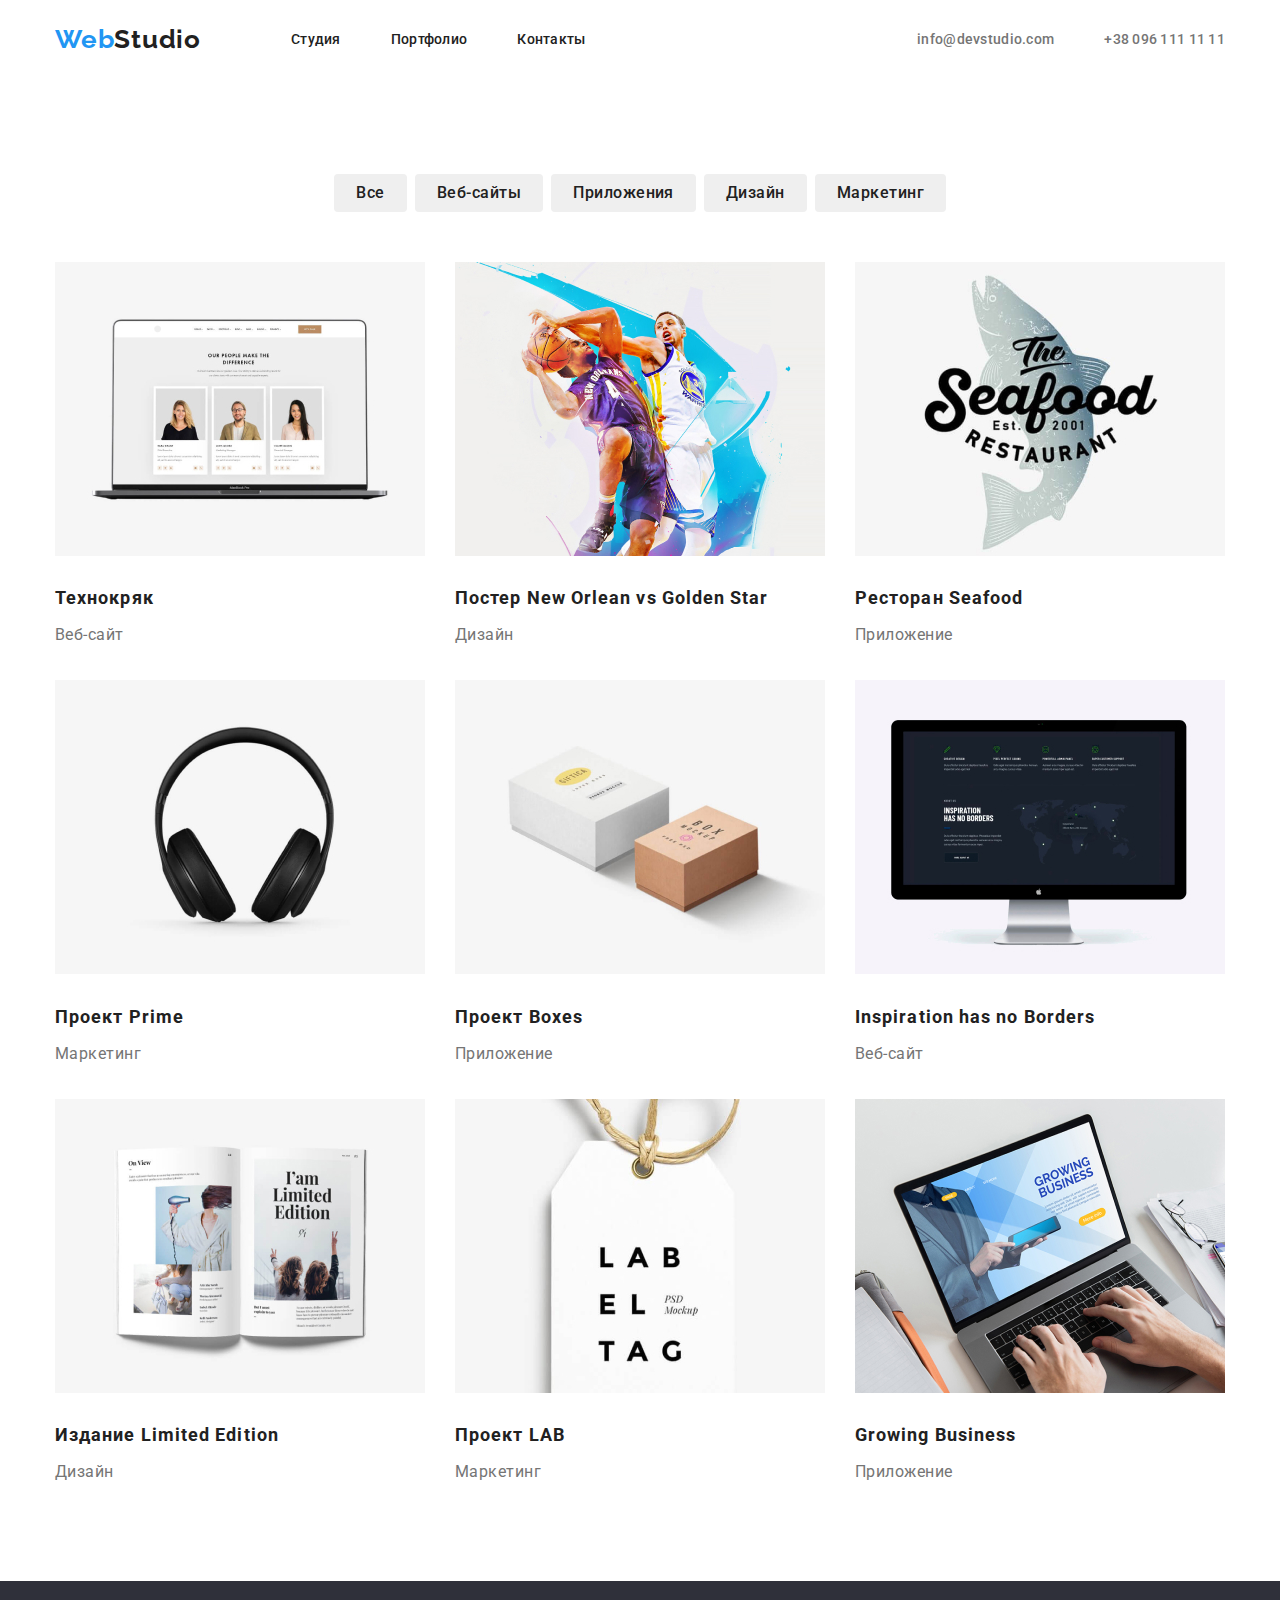
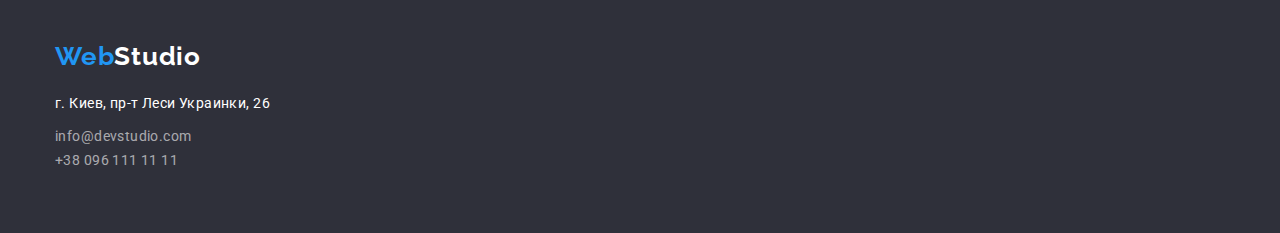
==== commit cfd5e712: "+ margin & padding в секциях" ====
--- a/portfolio.html
+++ b/portfolio.html
@@ -4,7 +4,6 @@
     <meta charset="UTF-8">
     <meta name="viewport" content="width=device-width, initial-scale=1.0">
     <title>Главная</title>
-    <link rel="stylesheet" href="">
     <link href="https://fonts.googleapis.com/css2?family=Raleway:wght@700&family=Roboto:wght@400;500;700;900&display=swap" rel="stylesheet">
     <link rel="stylesheet" href="https://cdnjs.cloudflare.com/ajax/libs/modern-normalize/1.0.0/modern-normalize.min.css">
     <link rel="stylesheet" href="./css/styles.css">
@@ -35,9 +34,9 @@
     </header>
 
     <!--Основной контент-->
-    <main>
+    <main >
 
-        <section>
+        <section class="main-cont">
             <div class="content">
                 <h1 class="visually-hidden">Наши работы</h1>
                 <!--Фильтр работ-->
@@ -88,7 +87,7 @@
                         <p class="text">Дизайн</p>
                     </li>
                     <li class="work-item">
-                        <img  class="pictures"src="./images/lab.jpg" alt="Бирка проекат LAB" width="370">
+                        <img  class="pictures" src="./images/lab.jpg" alt="Бирка проекат LAB" width="370">
                         <h2 class="subtitle-pflo">Проект LAB</h2>
                         <p class="text">Маркетинг</p>
                     </li>
@@ -107,12 +106,15 @@
 
     <footer class="footer">
         <div class="content">
-            <h2 class="logo-footer-sec"> <span class="logo-footer-first">Web</span>Studio</h2>
-            <p class="adress">г. Киев, пр-т Леси Украинки, 26</p>
-            <ul class="list">
-                <li><a class="link foot-contacts" href="mailto:info@devstudio.com">info@devstudio.com</a></li>
-                <li><a class="link foot-contacts tel" href="tel:+380961111111">+38 096 111 11 11</a></li>
-            </ul>
+            <div class="foot-content">
+                <h2 class="logo-footer-sec"> <span class="logo-footer-first">Web</span>Studio</h2>
+                <p class="adress">г. Киев, пр-т Леси Украинки, 26</p>
+                <ul class="list">
+                    <li><a class="link foot-contacts" href="mailto:info@devstudio.com">info@devstudio.com</a></li>
+                    <li><a class="link foot-contacts tel" href="tel:+380961111111">+38 096 111 11 11</a></li>
+                </ul>
+            </div>
+            
         </div>
     </footer>
 
--- a/css/styles.css
+++ b/css/styles.css
@@ -39,7 +39,7 @@
     padding-left: 15px;
     padding-right: 15px;
     width: 1200px;
-    outline: 2px solid tomato;
+    /* outline: 2px solid tomato; */
     margin-right: auto;
     margin-left: auto;
 }
@@ -119,6 +119,8 @@
 .main-nav {
     display: flex;
     align-items: center;
+    padding-top: 24px;
+    padding-bottom: 25px;
 }
 /* Основной контент */
 
@@ -128,9 +130,13 @@
     background-color: var(--bg-color);
 }
 
-
+.block {
+    padding-top: 200px;
+    padding-bottom: 200px;
+}
 /* главный заголовок h1 */
 .main-title {
+   
     margin-top: 0;
     margin-bottom: 30px;
     font-family: Roboto;
@@ -142,7 +148,7 @@
     letter-spacing: 0.06em;
     text-transform: uppercase;
     color: var(--white-color);
-   
+
 }
 
 
@@ -168,6 +174,11 @@
 /* фон секции с кнопкой */
 .sec-section {
     background-color: var(--white-color);
+}
+
+.features {
+    margin-top: 94px;
+    margin-bottom: 94px;
 }
 
 /* скрытый заголовок */
@@ -224,6 +235,10 @@
     margin: 0;
 }
 
+.special {
+    margin-bottom: 94px;
+}
+
 /* заголовки h2 */
 .subtitle {
     font-family: Roboto;
@@ -247,6 +262,10 @@
 }
 
 /* наша команда */
+.team-content {
+    padding-top: 94px;
+    padding-bottom: 94px;
+}
 
 .team-list {
     display: flex;
@@ -303,6 +322,11 @@
 
 /* Страница портофолио */
 /* Основной контент */
+
+.main-cont {
+    margin-top: 94px;
+    margin-bottom: 94px;
+}
 
 .btn-list {
     display: flex; 
@@ -387,6 +411,11 @@
     background-color: var(--bg-color);
 }
 
+.foot-content {
+    padding-top: 60px;
+    padding-bottom: 60px;
+}
+
 .logo-footer-sec {
     font-family: Raleway;
     font-style: normal;
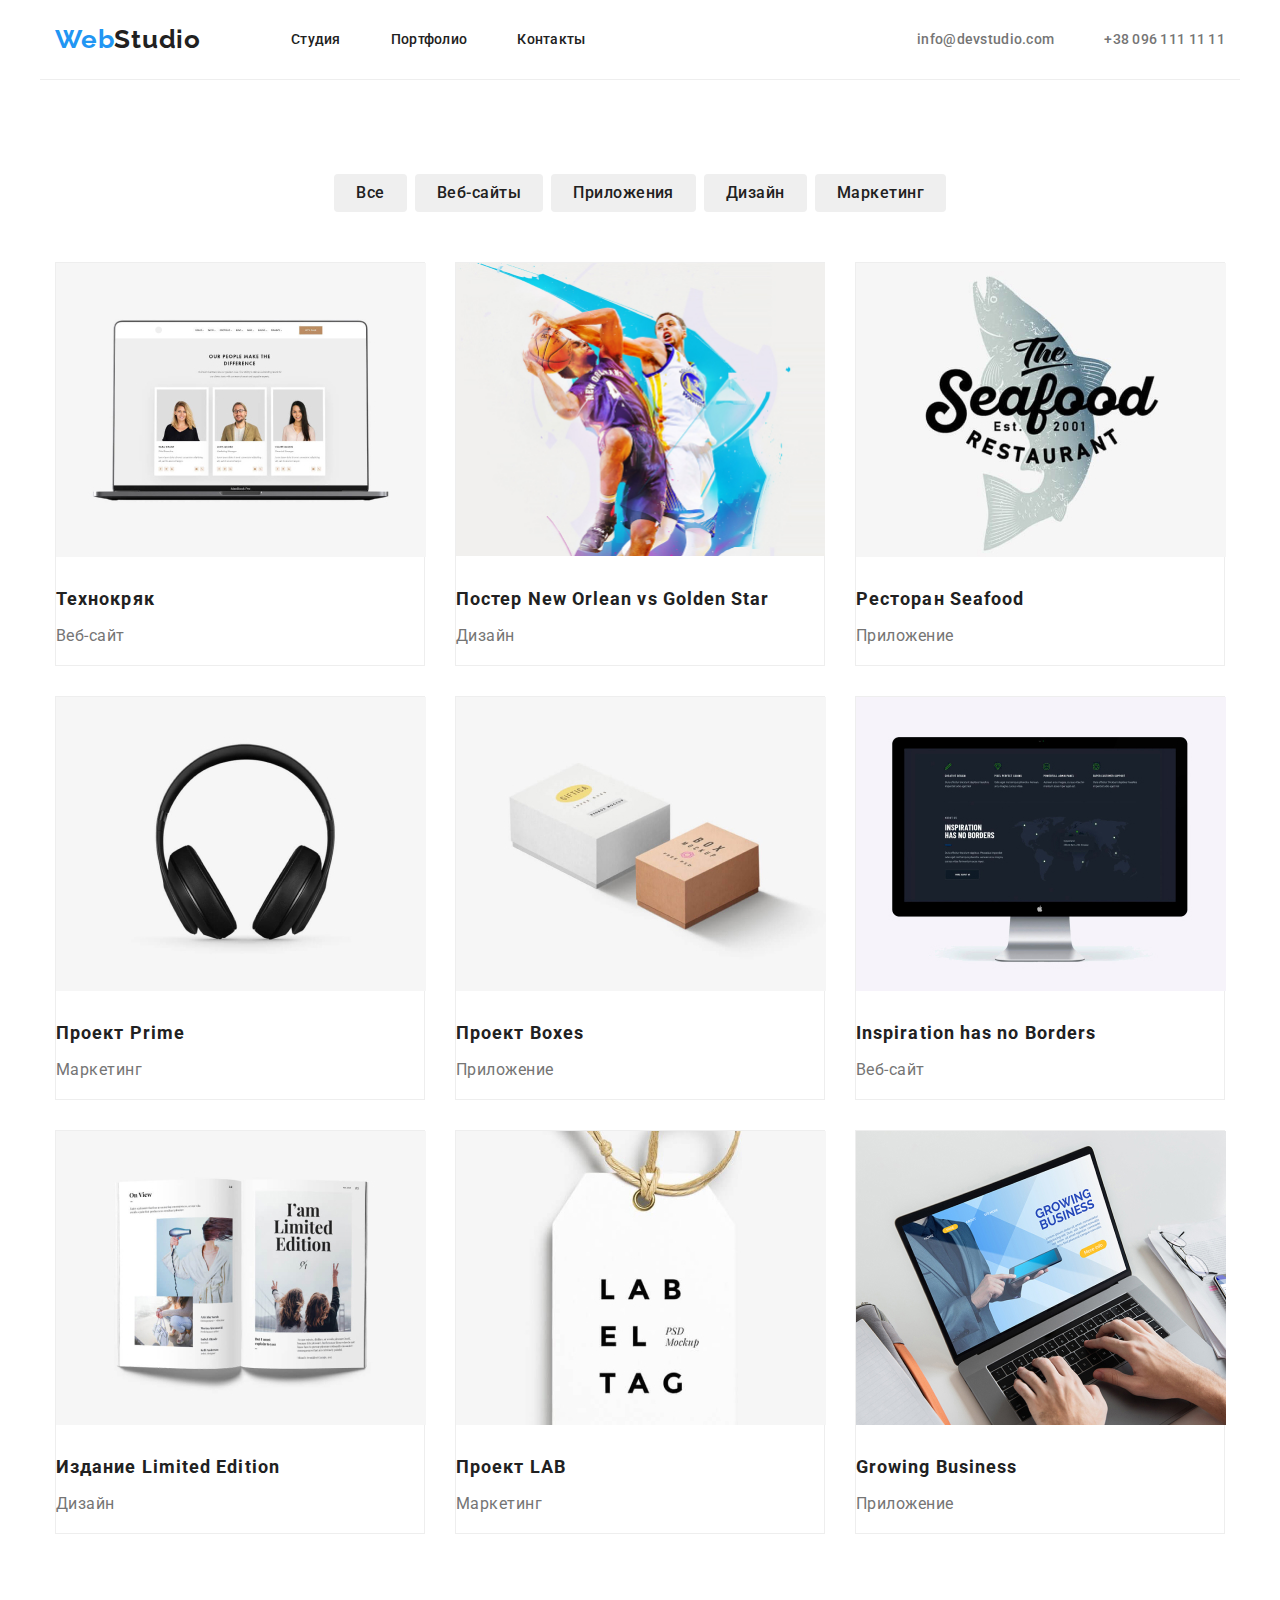
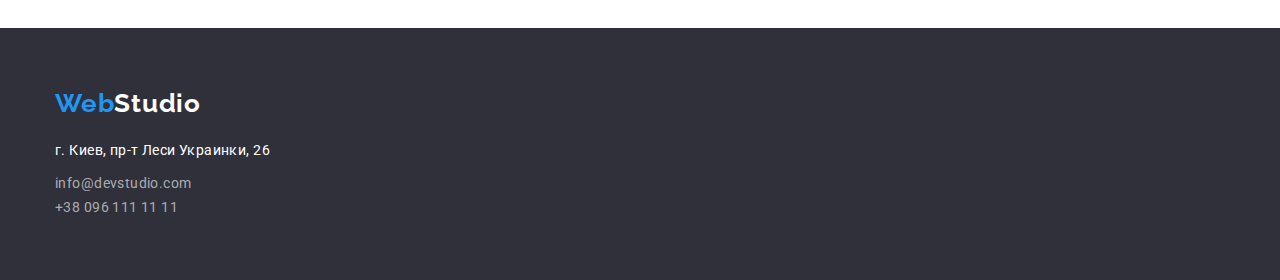
==== commit 9c90a2d9: "Виправлення" ====
--- a/portfolio.html
+++ b/portfolio.html
@@ -38,16 +38,17 @@
 
         <section class="main-cont">
             <div class="content">
-                <h1 class="visually-hidden">Наши работы</h1>
-                <!--Фильтр работ-->
-                <ul class="list btn-list">
-                    <li class="btn-item"><button class="btn" type="button">Все</button></li>
-                    <li class="btn-item"><button class="btn" type="button">Веб-сайты</button></li>
-                    <li class="btn-item"><button class="btn" type="button">Приложения</button></li>
-                    <li class="btn-item"><button class="btn" type="button">Дизайн</button></li>
-                    <li class="btn-item"><button class="btn" type="button">Маркетинг</button></li>
-                </ul>
-
+                <div class="btn-content">
+                    <h1 class="visually-hidden">Наши работы</h1>
+                    <!--Фильтр работ-->
+                    <ul class="list btn-list">
+                        <li class="btn-item"><button class="btn" type="button">Все</button></li>
+                        <li class="btn-item"><button class="btn" type="button">Веб-сайты</button></li>
+                        <li class="btn-item"><button class="btn" type="button">Приложения</button></li>
+                        <li class="btn-item"><button class="btn" type="button">Дизайн</button></li>
+                        <li class="btn-item"><button class="btn" type="button">Маркетинг</button></li>
+                    </ul>
+                </div>
                 <!--Работы-->
 
                 <ul class="list work-list">
@@ -57,7 +58,7 @@
                         <p class="text">Веб-сайт</p>
                     </li>
                     <li class="work-item">
-                        <img class="pictures" src="./images/star.jpg" alt="Постер с баскетболистом" width="370"> 
+                        <img class="pictures" src="./images/star.jpg" alt="Постер с баскетболистом" width="369"> 
                         <h2 class="subtitle-pflo">Постер New Orlean vs Golden Star</h2>
                         <p class="text">Дизайн</p>
                     </li>
--- a/css/styles.css
+++ b/css/styles.css
@@ -121,6 +121,9 @@
     align-items: center;
     padding-top: 24px;
     padding-bottom: 25px;
+    height: 80px;
+    border-bottom: 1px solid #EEEEEE;
+    
 }
 /* Основной контент */
 
@@ -133,6 +136,7 @@
 .block {
     padding-top: 200px;
     padding-bottom: 200px;
+    
 }
 /* главный заголовок h1 */
 .main-title {
@@ -148,7 +152,8 @@
     letter-spacing: 0.06em;
     text-transform: uppercase;
     color: var(--white-color);
-
+    height: 120px;
+    
 }
 
 
@@ -197,6 +202,7 @@
 .features-list {
     display: flex;
     flex-wrap: wrap;
+    height: 101px;
 }
 
 .features-list>.item {
@@ -237,6 +243,7 @@
 
 .special {
     margin-bottom: 94px;
+    height: 386px;
 }
 
 /* заголовки h2 */
@@ -265,6 +272,7 @@
 .team-content {
     padding-top: 94px;
     padding-bottom: 94px;
+    height: 648px;
 }
 
 .team-list {
@@ -274,6 +282,7 @@
 .team-element {
     width: 270px;
     margin-right: 30px;
+    box-shadow: 0px 1px 3px rgba(0, 0, 0, 0.12), 0px 1px 1px rgba(0, 0, 0, 0.14), 0px 2px 1px rgba(0, 0, 0, 0.2);
 }
 
 .team-element:last-child {
@@ -316,12 +325,14 @@
     margin-bottom: 30px;
 
 }
-.text-job:last-child {
+/* .text-job:last-child {
     margin-bottom: 0;
-}
+} */
 
 /* Страница портофолио */
 /* Основной контент */
+
+
 
 .main-cont {
     margin-top: 94px;
@@ -331,7 +342,8 @@
 .btn-list {
     display: flex; 
     justify-content: center; 
-    margin-bottom: 50px;
+    margin-bottom: 36px;
+    height: 52px;
 }
 .btn-item:not(:last-child) {
     margin-right: 8px;
@@ -365,7 +377,9 @@
 .work-item {
     width: 370px;
     margin-right: 30px;
+    height: 404px;
     margin-bottom: 30px;
+    border: 1px solid #EEEEEE;
 }
 
 .work-item:nth-child(3n) {
@@ -414,6 +428,7 @@
 .foot-content {
     padding-top: 60px;
     padding-bottom: 60px;
+    height: 252px;
 }
 
 .logo-footer-sec {
